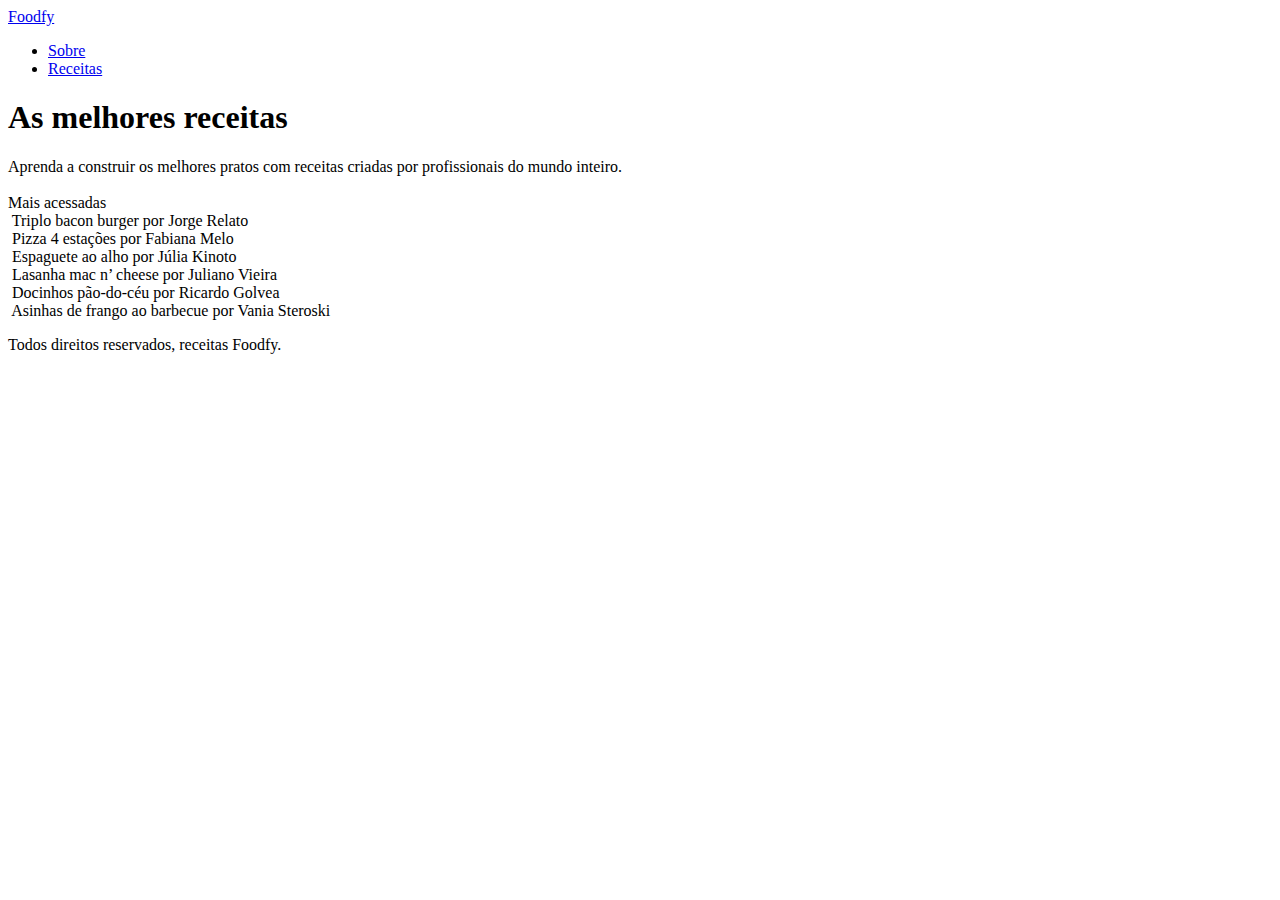
==== index.html @ dcff275a "feat: Adicionando página index.html" ====
<!DOCTYPE html>
<html lang="pt-br">

<head>
    <meta charset="UTF-8">
    <meta http-equiv="X-UA-Compatible" content="IE=edge">
    <meta name="viewport" content="width=device-width, initial-scale=1.0">
    <link rel="stylesheet" href="css/style.css">
    <link href='https://fonts.googleapis.com/css?family=Roboto' rel='stylesheet'>
    <title>Foodfy</title>
</head>

<body>
    <header>
        <nav>
            <a class="title-logo" href="index.html">Foodfy</a>
            <ul>
                <li><a href="sobre.html">Sobre</a></li>
                <li><a href="receitas.html">Receitas</a></li>
            </ul>
        </nav>
    </header>

    <div class="card-back">
        <div class="card">
            <div class="text-card">
                <h1>As melhores receitas</h1>
                <span>Aprenda a construir os melhores pratos
                    com receitas criadas por profissionais
                    do mundo inteiro.</span>
            </div>
            <div class="image">
                <img src="assets/imgs/chef.png" alt="">
            </div>
        </div>
    </div>

    <div class="recipes-accessed">
        <span>Mais acessadas</span>
    </div>
    <div class="background-contents">
        <div class="contents">
            <div class="contents-card">
                <img src="assets/imgs/burger.png" alt="">
                <span class="title-item">Triplo bacon burger</span>
                <span class="autor-item">por Jorge Relato</span>
            </div>
            <div class="contents-card">
                <img src="assets/imgs/pizza.png" alt="">
                <span class="title-item">Pizza 4 estações</span>
                <span class="autor-item">por Fabiana Melo</span>
            </div>
            <div class="contents-card">
                <img src="assets/imgs/espaguete.png" alt="">
                <span class="title-item">Espaguete ao alho</span>
                <span class="autor-item">por Júlia Kinoto</span>
            </div>
            <div class="contents-card">
                <img src="assets/imgs/lasanha.png" alt="">
                <span class="title-item">Lasanha mac n’ cheese</span>
                <span class="autor-item">por Juliano Vieira</span>
            </div>
            <div class="contents-card">
                <img src="assets/imgs/doce.png" alt="">
                <span class="title-item">Docinhos pão-do-céu</span>
                <span class="autor-item">por Ricardo Golvea</span>
            </div>
            <div class="contents-card">
                <img src="assets/imgs/asinhas.png" alt="">
                <span class="title-item">Asinhas de frango ao barbecue</span>
                <span class="autor-item">por Vania Steroski</span>
            </div>
        </div>
    </div>

    <footer>
        <div class="reserved-rights">
            <p>Todos direitos reservados, receitas Foodfy.</p>
        </div>
    </footer>
</body>

</html>
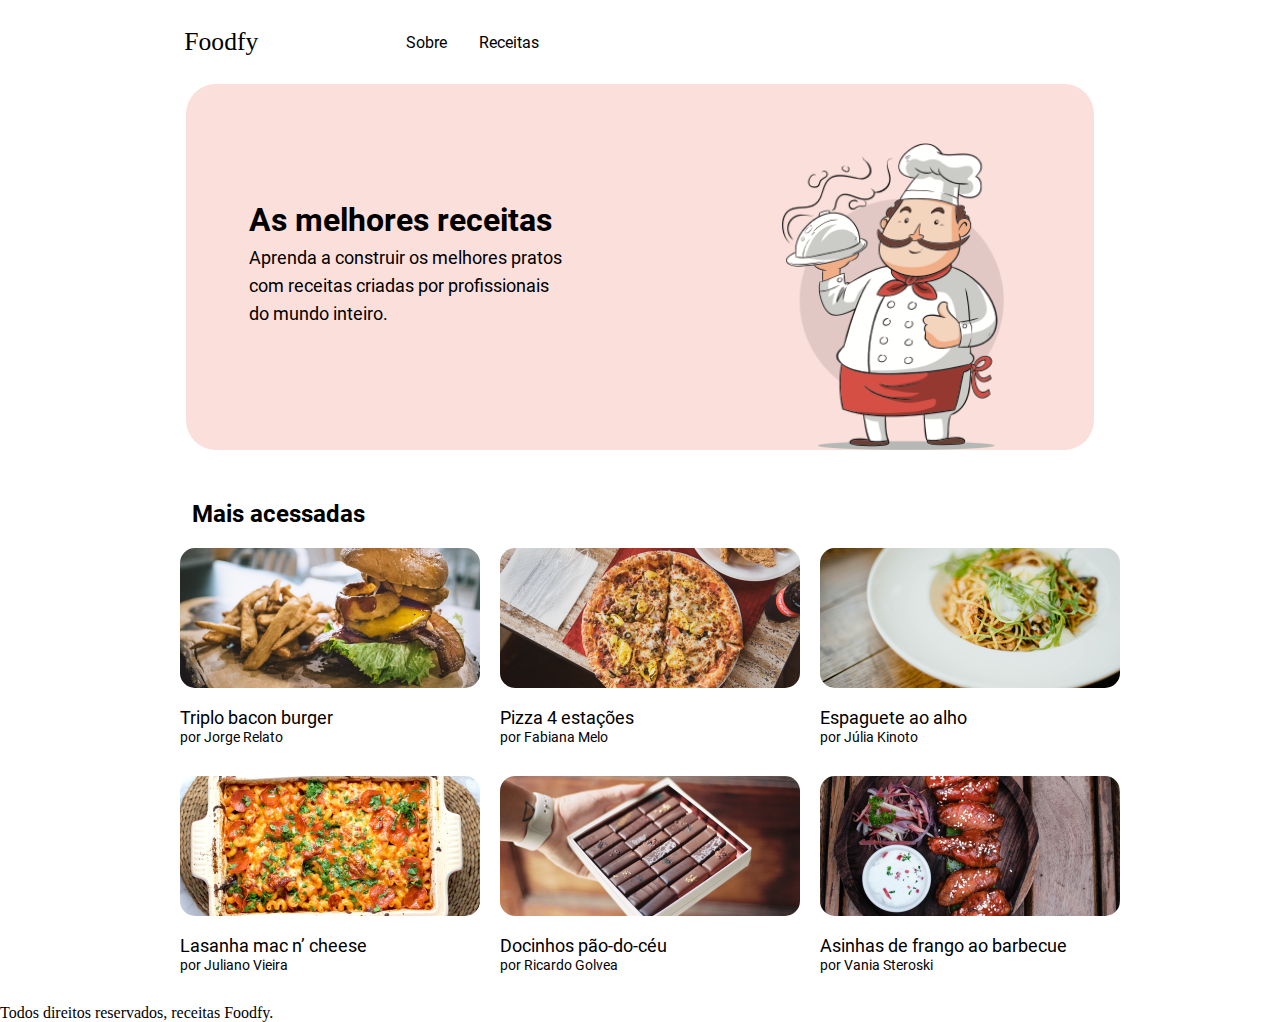
==== commit cf738075: "refactor: Remoção de uma div desnecessária no arquivo index.html" ====
--- a/index.html
+++ b/index.html
@@ -72,11 +72,8 @@
             </div>
         </div>
     </div>
-
     <footer>
-        <div class="reserved-rights">
             <p>Todos direitos reservados, receitas Foodfy.</p>
-        </div>
     </footer>
 </body>
 
--- a/css/style.css
+++ b/css/style.css
@@ -0,0 +1,155 @@
+@font-face {
+    font-family: roboto-bold;
+    src: url(../fonts/Roboto-Bold.ttf);
+}
+
+@font-face {
+    font-family: roboto-regular;
+    src: url(../fonts/Roboto-Regular.ttf);
+}
+
+* {
+    margin: 0;
+}
+
+header {
+    padding: 1.7rem;
+}
+
+nav {
+    display: flex;
+    align-items: center;
+    padding-left: 12.82%;
+}
+
+nav .title-logo {
+    display: flex;
+    align-items: center;
+    color: black;
+    text-decoration: none;
+    font-size: 1.6em;
+    flex-basis: 17%;
+}
+
+ul {
+    display: flex;
+    align-items: center;
+    list-style: none;
+    font-family: roboto-regular;
+    font-size: 16px;
+    gap: 2rem;
+}
+
+ul li a {
+    color: black;
+    text-decoration: none;
+}
+
+ul li a:hover {
+    color: #ff9e8f;
+}
+
+.card-back {
+    display: flex;
+    justify-content: center;
+}
+
+.card {
+    display: flex;
+    justify-content: space-between;
+    align-items: center;
+    width: 71%;
+    height: 366px;
+    background: #FBDFDB;
+    border-radius: 30px;
+}
+
+.text-card {
+    font-family: roboto-regular;
+    font-size: 18px;
+    padding-left: 7%;
+    width: 316px;
+    word-break: break-word;
+    line-height: 28px;
+}
+
+.text-card h1 {
+    font-family: roboto-bold;
+    font-size: 32px;
+    padding-bottom: 10px;
+}
+
+.image {
+    display: flex;
+    height: 100%;
+    align-items: flex-end;
+    padding-right: 10%;
+}
+
+.image img {
+    width: 100%;
+    height: 84%;
+}
+
+.recipes-accessed {
+    font-family: Roboto-Bold;
+    font-size: 24px;
+    padding-left: 15%;
+    padding-top: 50px;
+    padding-bottom: 20px;
+}
+
+.background-contents {
+    display: flex;
+    align-items: center;
+    justify-content: center;
+}
+
+.contents {
+    width: 100%;
+    display: flex;
+    flex-wrap: wrap;
+    justify-content: center;
+    max-width: 80%;
+}
+
+.contents-card {
+    padding-left: 20px;
+    padding-bottom: 30px;
+}
+
+.contents-card img {
+    width: 300px;
+    height: 140px;
+    border-radius: 15px;
+    margin-bottom: 15px;
+}
+
+.contents-card .title-item {
+    display: flex;
+    flex-direction: column;
+    font-family: roboto-regular;
+    font-size: 18px;
+}
+
+.contents-card .autor-item {
+    font-family: roboto-regular;
+    font-size: 14px;
+    padding-top: 20px;
+}
+
+.reserved-rights {
+    left: 0;
+    bottom: 0;
+    background: hsl(0, 0%, 93%);
+    width: 100%;
+    height: 62px;
+}
+
+.reserved-rights p {
+    font-family: roboto-regular;
+    font-size: 14px;
+    color: #999999;
+    text-align: center;
+    padding-top: 23px;
+}